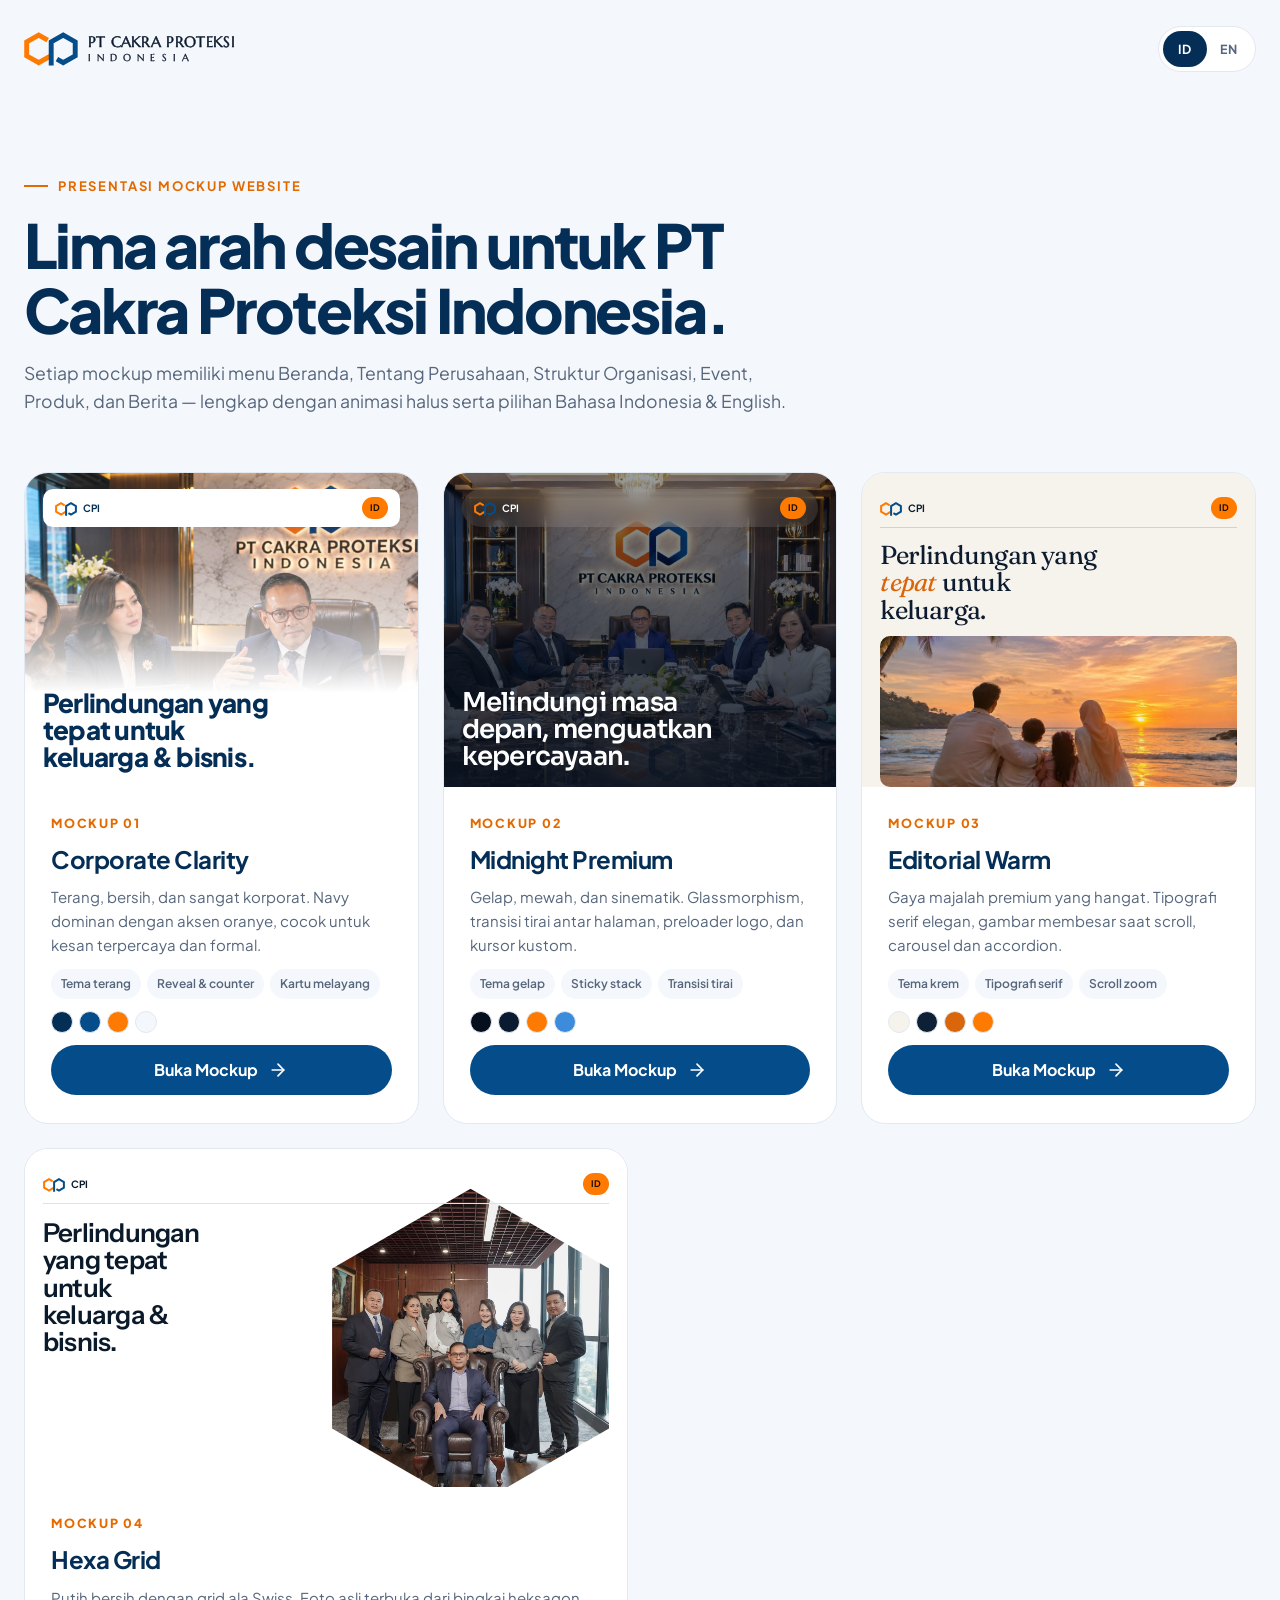
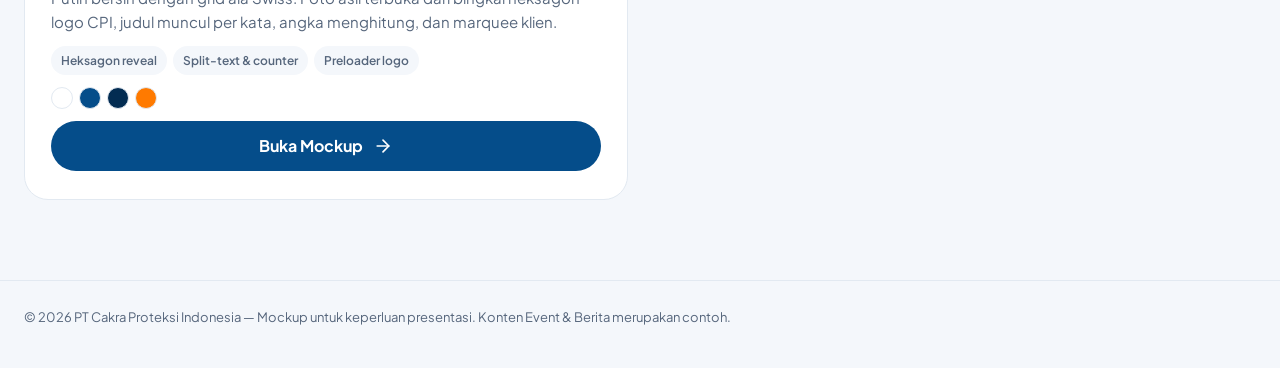
==== index.html @ c2b34e9e "design init" ====
<!doctype html>
<html lang="id">
<head>
  <meta charset="utf-8">
  <meta name="viewport" content="width=device-width, initial-scale=1">
  <title>Mockup Website — PT Cakra Proteksi Indonesia</title>
  <meta name="description" content="Pilihan 5 mockup website company profile PT Cakra Proteksi Indonesia.">
  <meta name="robots" content="noindex">
  <meta name="theme-color" content="#052E57">
  <link rel="icon" type="image/svg+xml" href="assets/logo/cpi-mark.svg">
  <link rel="preconnect" href="https://fonts.googleapis.com">
  <link rel="preconnect" href="https://fonts.gstatic.com" crossorigin>
  <link href="https://fonts.googleapis.com/css2?family=Fraunces:ital,opsz,wght@1,9..144,400&family=Marcellus&family=Plus+Jakarta+Sans:wght@400;500;600;700;800&family=Sora:wght@600&family=Instrument+Sans:wght@600&family=Cormorant+Garamond:ital,wght@0,500;1,500&display=swap" rel="stylesheet">
  <link rel="stylesheet" href="assets/css/base.css">
  <style>
    :root { --bg: #F4F7FB; --ink: #0D1B2E; --muted: #56667C; --line: #E2E9F1; }
    body { font-family: "Plus Jakarta Sans", system-ui, sans-serif; background: var(--bg); color: var(--ink); line-height: 1.6; }
    .wrap { width: min(1240px, 100% - 48px); margin-inline: auto; }
    header { display: flex; align-items: center; justify-content: space-between; gap: 16px; padding: 26px 0; }
    .logo { font-size: 15px; color: var(--ink); }
    .lang { display: inline-flex; padding: 4px; border-radius: 999px; background: #fff; border: 1px solid var(--line); }
    .lang button { min-width: 44px; min-height: 36px; border-radius: 999px; font-size: 12.5px; font-weight: 700; letter-spacing: .06em; color: var(--muted); transition: background-color .3s, color .3s; }
    .lang button.is-active { background: var(--navy); color: #fff; }
    .intro { padding: clamp(30px, 6vw, 70px) 0 clamp(30px, 5vw, 56px); max-width: 780px; }
    .eyebrow { display: inline-flex; gap: 10px; align-items: center; font-size: 13px; font-weight: 700; letter-spacing: .14em; text-transform: uppercase; color: #E36A00; margin-bottom: 16px; }
    .eyebrow::before { content: ""; width: 24px; height: 2px; background: currentColor; }
    h1 { font-size: clamp(2.2rem, 5vw, 3.8rem); line-height: 1.06; letter-spacing: -.035em; font-weight: 800; color: var(--navy); margin-bottom: 18px; text-wrap: balance; }
    .intro p { font-size: 1.1rem; color: var(--muted); }
    .grid { display: grid; grid-template-columns: repeat(3, 1fr); gap: 24px; padding-bottom: 80px; }
    .card { display: flex; flex-direction: column; background: #fff; border-radius: 24px; border: 1px solid var(--line); overflow: hidden; transition: transform .5s var(--ease), box-shadow .5s var(--ease); }
    .card:hover { transform: translateY(-10px); box-shadow: 0 40px 80px -30px rgba(5, 46, 87, .35); }
    .shot { position: relative; aspect-ratio: 4 / 3.2; overflow: hidden; }
    .shot img { position: absolute; inset: 0; width: 100%; height: 100%; object-fit: cover; transition: transform 1.2s var(--ease); }
    .card:hover .shot img { transform: scale(1.06); }
    .shot__ui { position: absolute; inset: 0; display: flex; flex-direction: column; justify-content: space-between; padding: 16px 18px; }
    .shot__bar { display: flex; align-items: center; justify-content: space-between; padding: 8px 12px; border-radius: 10px; font-size: 10px; font-weight: 700; }
    .shot__bar i { display: inline-block; width: 22px; height: 14px; margin-right: 6px; vertical-align: middle; }
    .shot__title { font-size: 26px; line-height: 1.05; letter-spacing: -.03em; max-width: 13ch; }
    .s1 .shot img { opacity: .9; } .s1 .shot::after { content: ""; position: absolute; inset: 0; background: linear-gradient(0deg, #fff 30%, rgba(255,255,255,0) 72%); }
    .s1 .shot__ui { z-index: 1; } .s1 .shot__bar { background: #fff; box-shadow: 0 4px 14px rgba(0,0,0,.08); color: var(--navy); }
    .s1 .shot__title { font-weight: 800; color: var(--navy); }
    .s2 .shot::after { content: ""; position: absolute; inset: 0; background: linear-gradient(180deg, rgba(5,15,30,.4), rgba(5,15,30,.92)); }
    .s2 .shot__ui { z-index: 1; } .s2 .shot__bar { background: rgba(255,255,255,.1); color: #fff; border-radius: 999px; backdrop-filter: blur(8px); }
    .s2 .shot__title { font-family: "Sora", sans-serif; font-weight: 600; color: #fff; }
    .s3 .shot { background: #F6F2EC; }
    .s3 .shot img { top: 52%; height: 48%; left: 18px; right: 18px; width: calc(100% - 36px); border-radius: 10px; }
    .s3 .shot__bar { color: var(--ink); border-bottom: 1px solid rgba(14,32,54,.15); border-radius: 0; padding-inline: 0; }
    .s3 .shot__title { font-family: "Fraunces", serif; font-weight: 400; color: var(--ink); margin-bottom: auto; margin-top: 14px; }
    .s3 .shot__title em { color: #D9660A; }
    .s4 .shot { background: #fff; }
    .s4 .shot img { left: auto; right: 18px; top: 40px; width: 46%; height: auto; aspect-ratio: .866; clip-path: polygon(50% 0, 100% 25%, 100% 75%, 50% 100%, 0 75%, 0 25%); }
    .s4 .shot__bar { color: #0A1A2B; border-bottom: 1px solid #DCE3EA; border-radius: 0; padding-inline: 0; }
    .s4 .shot__title { font-family: "Instrument Sans", sans-serif; font-weight: 600; color: #0A1A2B; max-width: 9ch; margin-bottom: auto; margin-top: 16px; }
    .s5 .shot { background: #F5F1EA; }
    .s5 .shot img { left: 46%; width: 54%; }
    .s5 .shot__ui { right: 54%; }
    .s5 .shot__bar { color: #15202D; padding-inline: 0; }
    .s5 .shot__title { font-family: "Cormorant Garamond", serif; font-weight: 500; font-size: 28px; color: #15202D; margin-bottom: auto; margin-top: 18px; }
    .s5 .shot__title em { color: #7A5B26; }
    .tag { font-size: 9px; padding: 4px 8px; border-radius: 999px; background: var(--orange); color: #1a0c00; }
    .body { display: flex; flex-direction: column; gap: 12px; padding: 26px 26px 28px; flex: 1; }
    .num { font-size: 12.5px; font-weight: 800; letter-spacing: .14em; color: #E36A00; }
    .body h2 { font-size: 1.5rem; letter-spacing: -.02em; color: var(--navy); line-height: 1.2; }
    .body p { color: var(--muted); font-size: 15px; }
    .chips { display: flex; flex-wrap: wrap; gap: 6px; }
    .chips span { font-size: 12px; font-weight: 600; padding: 5px 10px; border-radius: 999px; background: var(--bg); color: var(--muted); }
    .swatches { display: flex; gap: 6px; }
    .swatches i { width: 22px; height: 22px; border-radius: 50%; border: 1px solid var(--line); }
    .go { margin-top: auto; display: inline-flex; align-items: center; justify-content: center; gap: 10px; min-height: 50px; border-radius: 999px; background: var(--blue); color: #fff; font-weight: 700; transition: background-color .3s, color .3s; }
    .card:hover .go { background: var(--orange); color: #1a0c00; }
    .go .ic { transition: transform .4s var(--ease); }
    .card:hover .go .ic { transform: translateX(4px); }
    footer { padding: 26px 0 40px; border-top: 1px solid var(--line); font-size: 13px; color: var(--muted); }
    @media (min-width: 1001px) { .grid { grid-template-columns: repeat(6, 1fr); } .grid > .card { grid-column: span 2; } .grid > .card:nth-child(n+4) { grid-column: span 3; } .grid > .card:nth-child(n+4) .shot { aspect-ratio: 16 / 9; } }
    @media (max-width: 1000px) { .grid { grid-template-columns: 1fr 1fr; } }
    @media (max-width: 680px) { .grid { grid-template-columns: 1fr; } .wrap { width: calc(100% - 32px); } }
  </style>
</head>
<body>
  <div class="wrap">
    <header>
      <span class="logo" id="logo"></span>
      <div class="lang" role="group" aria-label="Language">
        <button type="button" data-l="id">ID</button><button type="button" data-l="en">EN</button>
      </div>
    </header>

    <section class="intro">
      <span class="eyebrow" data-t="eyebrow"></span>
      <h1 data-t="title"></h1>
      <p data-t="lead"></p>
    </section>

    <section class="grid" id="grid"></section>
  </div>
  <footer><div class="wrap" data-t="foot"></div></footer>

  <script>
  (function () {
    const T = {
      eyebrow: { id: "Presentasi Mockup Website", en: "Website Mockup Presentation" },
      title: { id: "Lima arah desain untuk PT Cakra Proteksi Indonesia.", en: "Five design directions for PT Cakra Proteksi Indonesia." },
      lead: { id: "Setiap mockup memiliki menu Beranda, Tentang Perusahaan, Struktur Organisasi, Event, Produk, dan Berita — lengkap dengan animasi halus serta pilihan Bahasa Indonesia & English.", en: "Each mockup includes Home, About Us, Organization, Events, Products, and News — with smooth animations and an Indonesian & English language switch." },
      open: { id: "Buka Mockup", en: "Open Mockup" },
      foot: { id: "© 2026 PT Cakra Proteksi Indonesia — Mockup untuk keperluan presentasi. Konten Event & Berita merupakan contoh.", en: "© 2026 PT Cakra Proteksi Indonesia — Mockup for presentation purposes. Event & News content is sample content." }
    };
    const M = [
      { href: "mockup-1/", cls: "s1", img: "board-discussion.jpg", num: "01",
        name: { id: "Corporate Clarity", en: "Corporate Clarity" },
        title: { id: "Perlindungan yang tepat untuk keluarga & bisnis.", en: "The right protection for families & businesses." },
        desc: { id: "Terang, bersih, dan sangat korporat. Navy dominan dengan aksen oranye, cocok untuk kesan terpercaya dan formal.", en: "Bright, clean, and corporate. Navy-led with orange accents for a trustworthy, formal impression." },
        chips: [{ id: "Tema terang", en: "Light theme" }, { id: "Reveal & counter", en: "Reveal & counters" }, { id: "Kartu melayang", en: "Floating cards" }],
        sw: ["#052E57", "#054D8A", "#FF7A00", "#F4F7FB"] },
      { href: "mockup-2/", cls: "s2", img: "team-boardroom.jpg", num: "02",
        name: { id: "Midnight Premium", en: "Midnight Premium" },
        title: { id: "Melindungi masa depan, menguatkan kepercayaan.", en: "Protecting the future, strengthening trust." },
        desc: { id: "Gelap, mewah, dan sinematik. Glassmorphism, transisi tirai antar halaman, preloader logo, dan kursor kustom.", en: "Dark, luxurious, and cinematic. Glassmorphism, curtain page transitions, logo preloader, and a custom cursor." },
        chips: [{ id: "Tema gelap", en: "Dark theme" }, { id: "Sticky stack", en: "Sticky stack" }, { id: "Transisi tirai", en: "Curtain transition" }],
        sw: ["#050F1E", "#0A1A30", "#FF7A00", "#3D8BDB"] },
      { href: "mockup-3/", cls: "s3", img: "family-sunset.jpg", num: "03",
        name: { id: "Editorial Warm", en: "Editorial Warm" },
        title: { id: "Perlindungan yang <em>tepat</em> untuk keluarga.", en: "The <em>right</em> protection for families." },
        desc: { id: "Gaya majalah premium yang hangat. Tipografi serif elegan, gambar membesar saat scroll, carousel dan accordion.", en: "A warm premium-magazine style. Elegant serif typography, scroll-zoom imagery, carousel and accordion." },
        chips: [{ id: "Tema krem", en: "Cream theme" }, { id: "Tipografi serif", en: "Serif typography" }, { id: "Scroll zoom", en: "Scroll zoom" }],
        sw: ["#F6F2EC", "#0E2036", "#D9660A", "#FF7A00"] },
      { href: "mockup-4/", cls: "s4", img: "real/team-office.jpg", num: "04",
        name: { id: "Hexa Grid", en: "Hexa Grid" },
        title: { id: "Perlindungan yang tepat untuk keluarga & bisnis.", en: "The right protection for families & businesses." },
        desc: { id: "Putih bersih dengan grid ala Swiss. Foto asli terbuka dari bingkai heksagon logo CPI, judul muncul per kata, angka menghitung, dan marquee klien.", en: "Clean white Swiss grid. Real photos open from CPI-logo hexagons, headlines rise word by word, counters, and a client marquee." },
        chips: [{ id: "Heksagon reveal", en: "Hexagon reveal" }, { id: "Split-text & counter", en: "Split-text & counters" }, { id: "Preloader logo", en: "Logo preloader" }],
        sw: ["#FFFFFF", "#054D8A", "#032C52", "#FF7A00"] },
      // { href: "mockup-5/", cls: "s5", img: "real/edward-office.jpg", num: "05",
      //   name: { id: "Private Office", en: "Private Office" },
      //   title: { id: "Melindungi masa depan, <em>menguatkan</em> kepercayaan.", en: "Protecting the future, <em>strengthening</em> trust." },
      //   desc: { id: "Menu samping dengan gading, walnut, dan kuningan dari ruang direksi CPI. Preloader tirai, kursor kustom, tab produk crossfade, dan judul serif yang muncul per kata.", en: "Side menu in ivory, walnut, and brass from the CPI boardroom. Curtain preloader, custom cursor, crossfading product tabs, and serif headlines rising word by word." },
      //   chips: [{ id: "Menu samping", en: "Side menu" }, { id: "Kursor kustom", en: "Custom cursor" }, { id: "Tab crossfade", en: "Crossfade tabs" }],
      //   sw: ["#F5F1EA", "#2A1C13", "#B08A48", "#15202D"] }
    ];
    const ICON = '<svg class="ic" viewBox="0 0 24 24" fill="none" stroke="currentColor" stroke-width="2" stroke-linecap="round" stroke-linejoin="round" aria-hidden="true"><path d="M5 12h14"/><path d="m12 5 7 7-7 7"/></svg>';
    const MARK = '<svg class="mark" viewBox="455 112 770 482" fill="none" stroke-width="70"><path stroke="#FF7A00" d="M793.6 229.3 L665 155 L493.5 254 L493.5 452 L665 551 L836.5 452"/><path stroke="#054D8A" d="M843.5 591 L843.5 254 L1015 155 L1186.5 254 L1186.5 452 L1015 551 L925 499"/></svg>';
    let lang = "id";
    try { lang = localStorage.getItem("cpi-lang") || "id"; } catch (e) {}
    const tr = (o) => o[lang] || o.id;
    document.getElementById("logo").innerHTML = '<span class="logo">' + MARK + '<span class="logo-text"><b>PT CAKRA PROTEKSI</b><small>INDONESIA</small></span></span>';
    function render() {
      document.documentElement.lang = lang;
      document.querySelectorAll("[data-t]").forEach((el) => (el.textContent = tr(T[el.dataset.t])));
      document.querySelectorAll("[data-l]").forEach((b) => b.classList.toggle("is-active", b.dataset.l === lang));
      document.getElementById("grid").innerHTML = M.map((m) => `
        <a class="card ${m.cls}" href="${m.href}">
          <div class="shot">
            <img src="assets/img/${m.img}" alt="">
            <div class="shot__ui">
              <div class="shot__bar"><span><i>${MARK}</i>CPI</span><span class="tag">${lang.toUpperCase()}</span></div>
              <div class="shot__title">${tr(m.title)}</div>
            </div>
          </div>
          <div class="body">
            <span class="num">MOCKUP ${m.num}</span>
            <h2>${tr(m.name)}</h2>
            <p>${tr(m.desc)}</p>
            <div class="chips">${m.chips.map((c) => `<span>${tr(c)}</span>`).join("")}</div>
            <div class="swatches" aria-hidden="true">${m.sw.map((c) => `<i style="background:${c}"></i>`).join("")}</div>
            <span class="go">${tr(T.open)} ${ICON}</span>
          </div>
        </a>`).join("");
    }
    document.addEventListener("click", (e) => {
      const b = e.target.closest("[data-l]");
      if (!b) return;
      lang = b.dataset.l;
      try { localStorage.setItem("cpi-lang", lang); } catch (err) {}
      render();
    });
    render();
  })();
  </script>
</body>
</html>
---- assets/css/base.css ----
/* =========================================================
   CPI — Base (reset + shared motion primitives)
   Setiap mockup menimpa token warna & tipografi sendiri.
   ========================================================= */
*, *::before, *::after { box-sizing: border-box; }
html { -webkit-text-size-adjust: 100%; text-size-adjust: 100%; scroll-behavior: auto; }
body { margin: 0; min-height: 100vh; overflow-x: hidden; -webkit-font-smoothing: antialiased; text-rendering: optimizeLegibility; }
img, svg, video { display: block; max-width: 100%; }
img { height: auto; }
a { color: inherit; text-decoration: none; }
button, input, select, textarea { font: inherit; color: inherit; }
button { cursor: pointer; background: none; border: 0; padding: 0; }
h1, h2, h3, h4, p, ul, ol, figure, blockquote { margin: 0; }
ul, ol { padding: 0; list-style: none; }
[hidden] { display: none !important; }

:root {
  --orange: #FF7A00;
  --orange-600: #E36A00;
  --blue: #054D8A;
  --navy: #052E57;
  --ease: cubic-bezier(.22, 1, .36, 1);
  --ease-in-out: cubic-bezier(.65, 0, .35, 1);
}

.skip { position: absolute; left: 12px; top: -60px; z-index: 999; padding: 10px 16px; border-radius: 8px; background: #000; color: #fff; transition: top .2s; }
.skip:focus { top: 12px; }
:focus-visible { outline: 2px solid var(--orange); outline-offset: 3px; border-radius: 6px; }
.sr-only { position: absolute; width: 1px; height: 1px; overflow: hidden; clip: rect(0 0 0 0); white-space: nowrap; }

.ic { width: 1.25em; height: 1.25em; flex: none; }

/* ---------- Logo lockup ---------- */
.logo { display: inline-flex; align-items: center; gap: .65em; line-height: 1; white-space: nowrap; }
.logo .mark { height: 2.25em; width: auto; flex: none; overflow: visible; }
.logo-text { display: flex; flex-direction: column; gap: .32em; }
.logo-text b { font-family: "Marcellus", serif; font-weight: 400; font-size: 1.02em; letter-spacing: .02em; -webkit-text-stroke: .45px currentColor; }
.logo-text small { font-family: "Marcellus", serif; font-size: .64em; letter-spacing: .64em; -webkit-text-stroke: .25px currentColor; }

.mark.draw path { stroke-dasharray: 1; stroke-dashoffset: 1; animation: cpi-draw 1.5s var(--ease-in-out) forwards; }
.mark.draw .mk-b { animation-delay: .35s; }
@keyframes cpi-draw { to { stroke-dashoffset: 0; } }

/* ---------- Reveal primitives ---------- */
[data-reveal] { opacity: 0; transform: translate3d(0, 28px, 0); transition: opacity .9s var(--ease) var(--d, 0ms), transform 1s var(--ease) var(--d, 0ms); will-change: opacity, transform; }
[data-reveal].is-in { opacity: 1; transform: none; }
[data-reveal="fade"] { transform: none; }
[data-reveal="left"] { transform: translate3d(-40px, 0, 0); }
[data-reveal="right"] { transform: translate3d(40px, 0, 0); }
[data-reveal="scale"] { transform: scale(.94); }
/* clip: the observed box stays unclipped (IntersectionObserver ignores clipped targets); the image inside is wiped in */
[data-reveal="clip"] { transform: none; transition: opacity .5s var(--ease) var(--d, 0ms); }
[data-reveal="clip"] > img { clip-path: inset(100% 0 0 0); transform: scale(1.18); transition: clip-path 1.25s var(--ease-in-out) var(--d, 0ms), transform 1.8s var(--ease) var(--d, 0ms); }
[data-reveal="clip"].is-in > img { clip-path: inset(0 0 0 0); transform: scale(1); }
[data-reveal="split"] { opacity: 1; transform: none; }
.sw { display: inline-block; overflow: hidden; vertical-align: top; padding-bottom: .1em; margin-bottom: -.1em; }
.sw > span { display: inline-block; transform: translate3d(0, 108%, 0); transition: transform 1.05s var(--ease) calc(var(--d, 0ms) + var(--i, 0) * 55ms); }
.is-in .sw > span, .is-in.sw > span { transform: none; }

/* Marquee */
.marquee { display: flex; overflow: hidden; -webkit-mask-image: linear-gradient(90deg, transparent, #000 8%, #000 92%, transparent); mask-image: linear-gradient(90deg, transparent, #000 8%, #000 92%, transparent); }
.marquee__track { display: flex; flex: none; gap: var(--mq-gap, 56px); padding-right: var(--mq-gap, 56px); animation: cpi-marquee var(--mq-dur, 38s) linear infinite; }
.marquee--rev .marquee__track { animation-direction: reverse; }
.marquee:hover .marquee__track { animation-play-state: paused; }
@keyframes cpi-marquee { to { transform: translate3d(-100%, 0, 0); } }

/* Toast */
.toast { position: fixed; left: 50%; bottom: 24px; z-index: 300; display: flex; align-items: center; gap: 10px; max-width: calc(100% - 32px); padding: 14px 20px; border-radius: 14px; background: #0B1F36; color: #fff; font-size: 15px; box-shadow: 0 20px 50px -10px rgba(0,0,0,.4); transform: translate(-50%, 140%); transition: transform .5s var(--ease); }
.toast .ic { color: var(--orange); }
.toast.is-show { transform: translate(-50%, 0); }

/* Hex shape utility */
.hex { clip-path: polygon(50% 0, 100% 25%, 100% 75%, 50% 100%, 0 75%, 0 25%); }

/* Reduced motion */
.reduce-motion *, .reduce-motion *::before, .reduce-motion *::after { animation-duration: .001ms !important; animation-iteration-count: 1 !important; transition-duration: .001ms !important; }
.reduce-motion [data-reveal], .reduce-motion [data-reveal] > img, .reduce-motion .sw > span { opacity: 1 !important; transform: none !important; clip-path: none !important; }
.reduce-motion .marquee__track { animation: none !important; }
@media (prefers-reduced-motion: reduce) { html { scroll-behavior: auto; } }
/* Foto direksi di dalam bingkai avatar (heksagon / lingkaran) */
.av-img { width: 100%; height: 100%; object-fit: cover; object-position: 50% 30%; display: block; }
/* Foto tim lanskap: fokus ke barisan kepala + Direktur Utama yang duduk */
img[src*="team-office"] { object-position: 50% 42% !important; }
:has(> .av-img) { overflow: hidden; padding: 0 !important; }
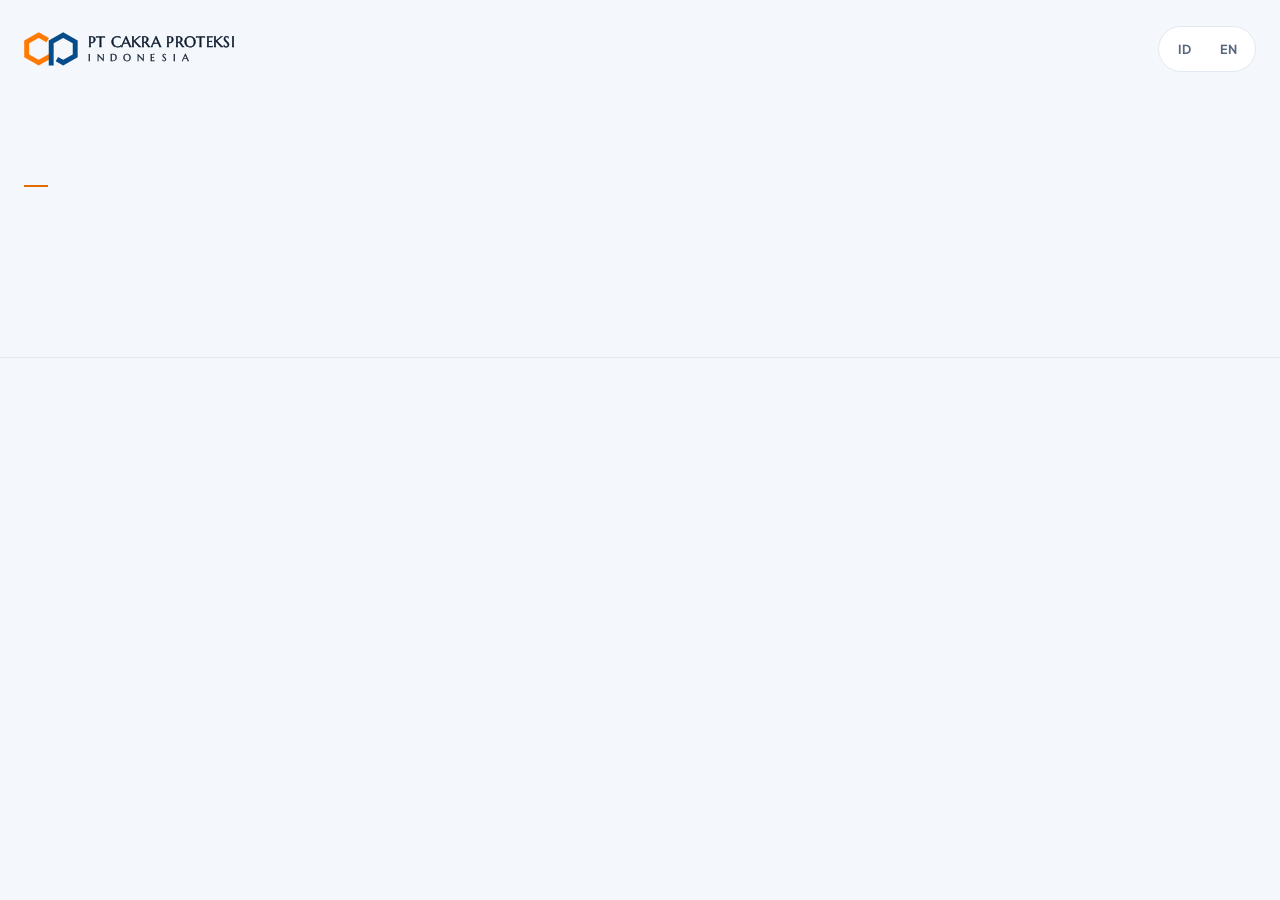
==== commit 77e94f03: "update index" ====
--- a/index.html
+++ b/index.html
@@ -98,33 +98,33 @@
   <script>
   (function () {
     const T = {
-      eyebrow: { id: "Presentasi Mockup Website", en: "Website Mockup Presentation" },
-      title: { id: "Lima arah desain untuk PT Cakra Proteksi Indonesia.", en: "Five design directions for PT Cakra Proteksi Indonesia." },
-      lead: { id: "Setiap mockup memiliki menu Beranda, Tentang Perusahaan, Struktur Organisasi, Event, Produk, dan Berita — lengkap dengan animasi halus serta pilihan Bahasa Indonesia & English.", en: "Each mockup includes Home, About Us, Organization, Events, Products, and News — with smooth animations and an Indonesian & English language switch." },
+      // eyebrow: { id: "Presentasi Mockup Website", en: "Website Mockup Presentation" },
+      title: { id: "Empat desain untuk PT Cakra Proteksi Indonesia.", en: "Four design for PT Cakra Proteksi Indonesia." },
+     // lead: { id: "Setiap mockup memiliki menu Beranda, Tentang Perusahaan, Struktur Organisasi, Event, Produk, dan Berita — lengkap dengan animasi halus serta pilihan Bahasa Indonesia & English.", en: "Each mockup includes Home, About Us, Organization, Events, Products, and News — with smooth animations and an Indonesian & English language switch." },
       open: { id: "Buka Mockup", en: "Open Mockup" },
-      foot: { id: "© 2026 PT Cakra Proteksi Indonesia — Mockup untuk keperluan presentasi. Konten Event & Berita merupakan contoh.", en: "© 2026 PT Cakra Proteksi Indonesia — Mockup for presentation purposes. Event & News content is sample content." }
+      foot: { id: "© 2026 PT Cakra Proteksi Indonesia", en: "© 2026 PT Cakra Proteksi Indonesia" }
     };
     const M = [
       { href: "mockup-1/", cls: "s1", img: "board-discussion.jpg", num: "01",
-        name: { id: "Corporate Clarity", en: "Corporate Clarity" },
+        name: { id: "Desain 1 Corporate Clarity", en: "Desain 1 Corporate Clarity" },
         title: { id: "Perlindungan yang tepat untuk keluarga & bisnis.", en: "The right protection for families & businesses." },
         desc: { id: "Terang, bersih, dan sangat korporat. Navy dominan dengan aksen oranye, cocok untuk kesan terpercaya dan formal.", en: "Bright, clean, and corporate. Navy-led with orange accents for a trustworthy, formal impression." },
         chips: [{ id: "Tema terang", en: "Light theme" }, { id: "Reveal & counter", en: "Reveal & counters" }, { id: "Kartu melayang", en: "Floating cards" }],
         sw: ["#052E57", "#054D8A", "#FF7A00", "#F4F7FB"] },
       { href: "mockup-2/", cls: "s2", img: "team-boardroom.jpg", num: "02",
-        name: { id: "Midnight Premium", en: "Midnight Premium" },
+        name: { id: "Desain 2 Midnight Premium", en: "Desain 2 Midnight Premium" },
         title: { id: "Melindungi masa depan, menguatkan kepercayaan.", en: "Protecting the future, strengthening trust." },
         desc: { id: "Gelap, mewah, dan sinematik. Glassmorphism, transisi tirai antar halaman, preloader logo, dan kursor kustom.", en: "Dark, luxurious, and cinematic. Glassmorphism, curtain page transitions, logo preloader, and a custom cursor." },
         chips: [{ id: "Tema gelap", en: "Dark theme" }, { id: "Sticky stack", en: "Sticky stack" }, { id: "Transisi tirai", en: "Curtain transition" }],
         sw: ["#050F1E", "#0A1A30", "#FF7A00", "#3D8BDB"] },
       { href: "mockup-3/", cls: "s3", img: "family-sunset.jpg", num: "03",
-        name: { id: "Editorial Warm", en: "Editorial Warm" },
+        name: { id: "Desain 3 Editorial Warm", en: "Desain 3 Editorial Warm" },
         title: { id: "Perlindungan yang <em>tepat</em> untuk keluarga.", en: "The <em>right</em> protection for families." },
         desc: { id: "Gaya majalah premium yang hangat. Tipografi serif elegan, gambar membesar saat scroll, carousel dan accordion.", en: "A warm premium-magazine style. Elegant serif typography, scroll-zoom imagery, carousel and accordion." },
         chips: [{ id: "Tema krem", en: "Cream theme" }, { id: "Tipografi serif", en: "Serif typography" }, { id: "Scroll zoom", en: "Scroll zoom" }],
         sw: ["#F6F2EC", "#0E2036", "#D9660A", "#FF7A00"] },
       { href: "mockup-4/", cls: "s4", img: "real/team-office.jpg", num: "04",
-        name: { id: "Hexa Grid", en: "Hexa Grid" },
+        name: { id: "Desain 4 Hexa Grid", en: "Desain 4 Hexa Grid" },
         title: { id: "Perlindungan yang tepat untuk keluarga & bisnis.", en: "The right protection for families & businesses." },
         desc: { id: "Putih bersih dengan grid ala Swiss. Foto asli terbuka dari bingkai heksagon logo CPI, judul muncul per kata, angka menghitung, dan marquee klien.", en: "Clean white Swiss grid. Real photos open from CPI-logo hexagons, headlines rise word by word, counters, and a client marquee." },
         chips: [{ id: "Heksagon reveal", en: "Hexagon reveal" }, { id: "Split-text & counter", en: "Split-text & counters" }, { id: "Preloader logo", en: "Logo preloader" }],
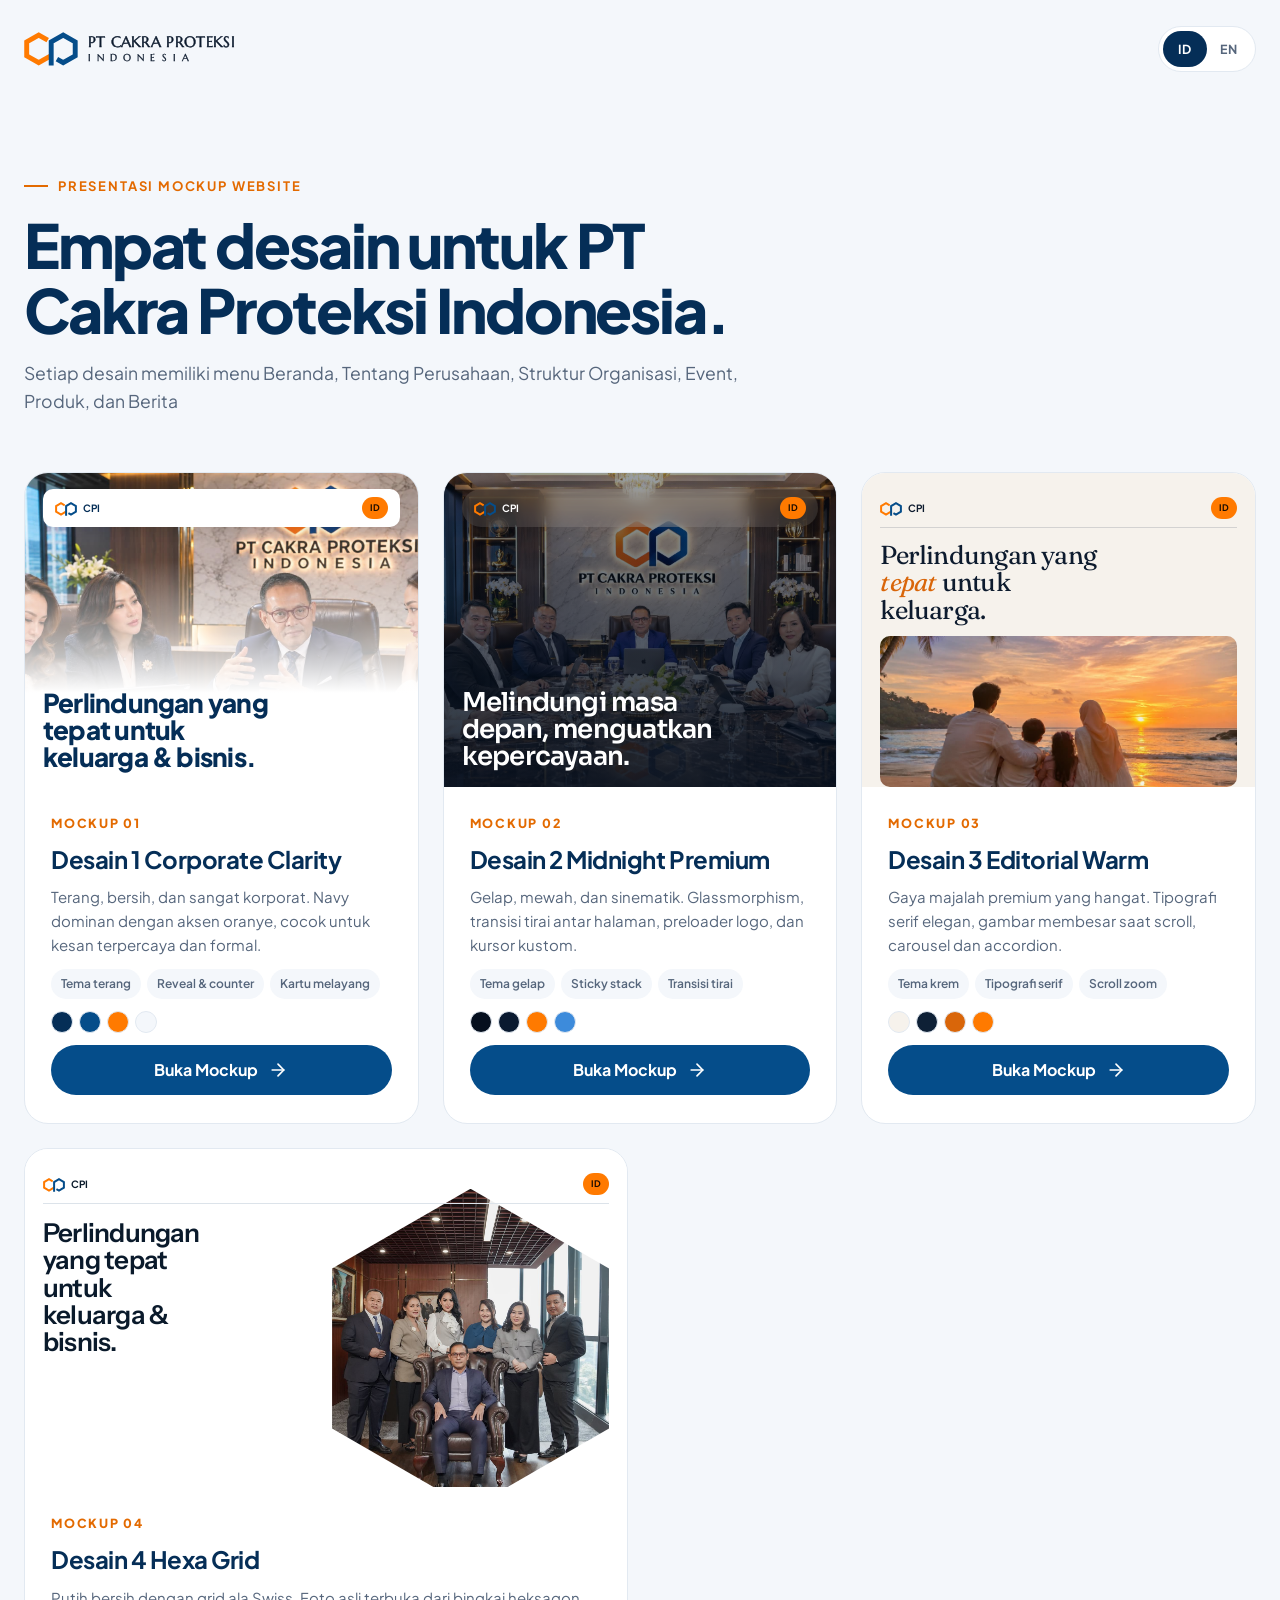
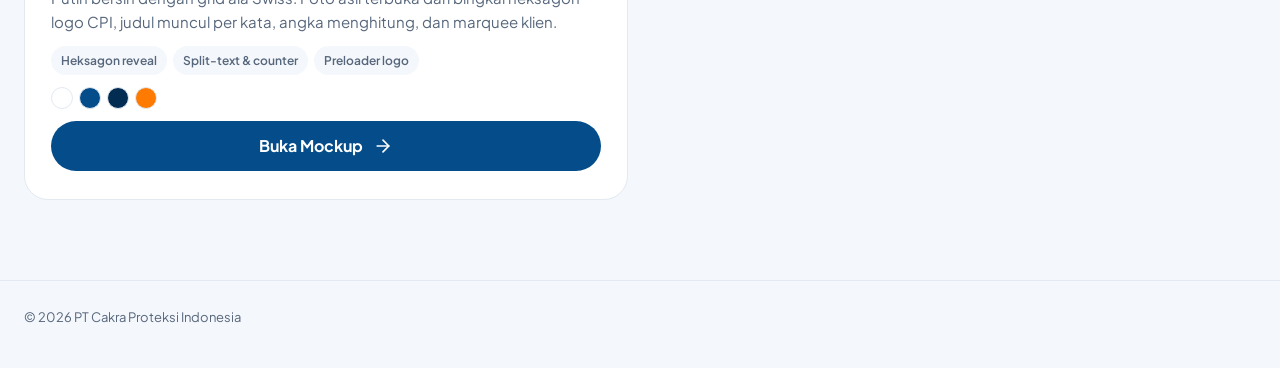
==== commit e20cd6e4: "update titale index" ====
--- a/index.html
+++ b/index.html
@@ -98,9 +98,9 @@
   <script>
   (function () {
     const T = {
-      // eyebrow: { id: "Presentasi Mockup Website", en: "Website Mockup Presentation" },
+      eyebrow: { id: "Presentasi Mockup Website", en: "Website Mockup Presentation" },
       title: { id: "Empat desain untuk PT Cakra Proteksi Indonesia.", en: "Four design for PT Cakra Proteksi Indonesia." },
-     // lead: { id: "Setiap mockup memiliki menu Beranda, Tentang Perusahaan, Struktur Organisasi, Event, Produk, dan Berita — lengkap dengan animasi halus serta pilihan Bahasa Indonesia & English.", en: "Each mockup includes Home, About Us, Organization, Events, Products, and News — with smooth animations and an Indonesian & English language switch." },
+      lead: { id: "Setiap desain memiliki menu Beranda, Tentang Perusahaan, Struktur Organisasi, Event, Produk, dan Berita", en: "Each design includes Home, About Us, Organization, Events, Products, and News" },
       open: { id: "Buka Mockup", en: "Open Mockup" },
       foot: { id: "© 2026 PT Cakra Proteksi Indonesia", en: "© 2026 PT Cakra Proteksi Indonesia" }
     };
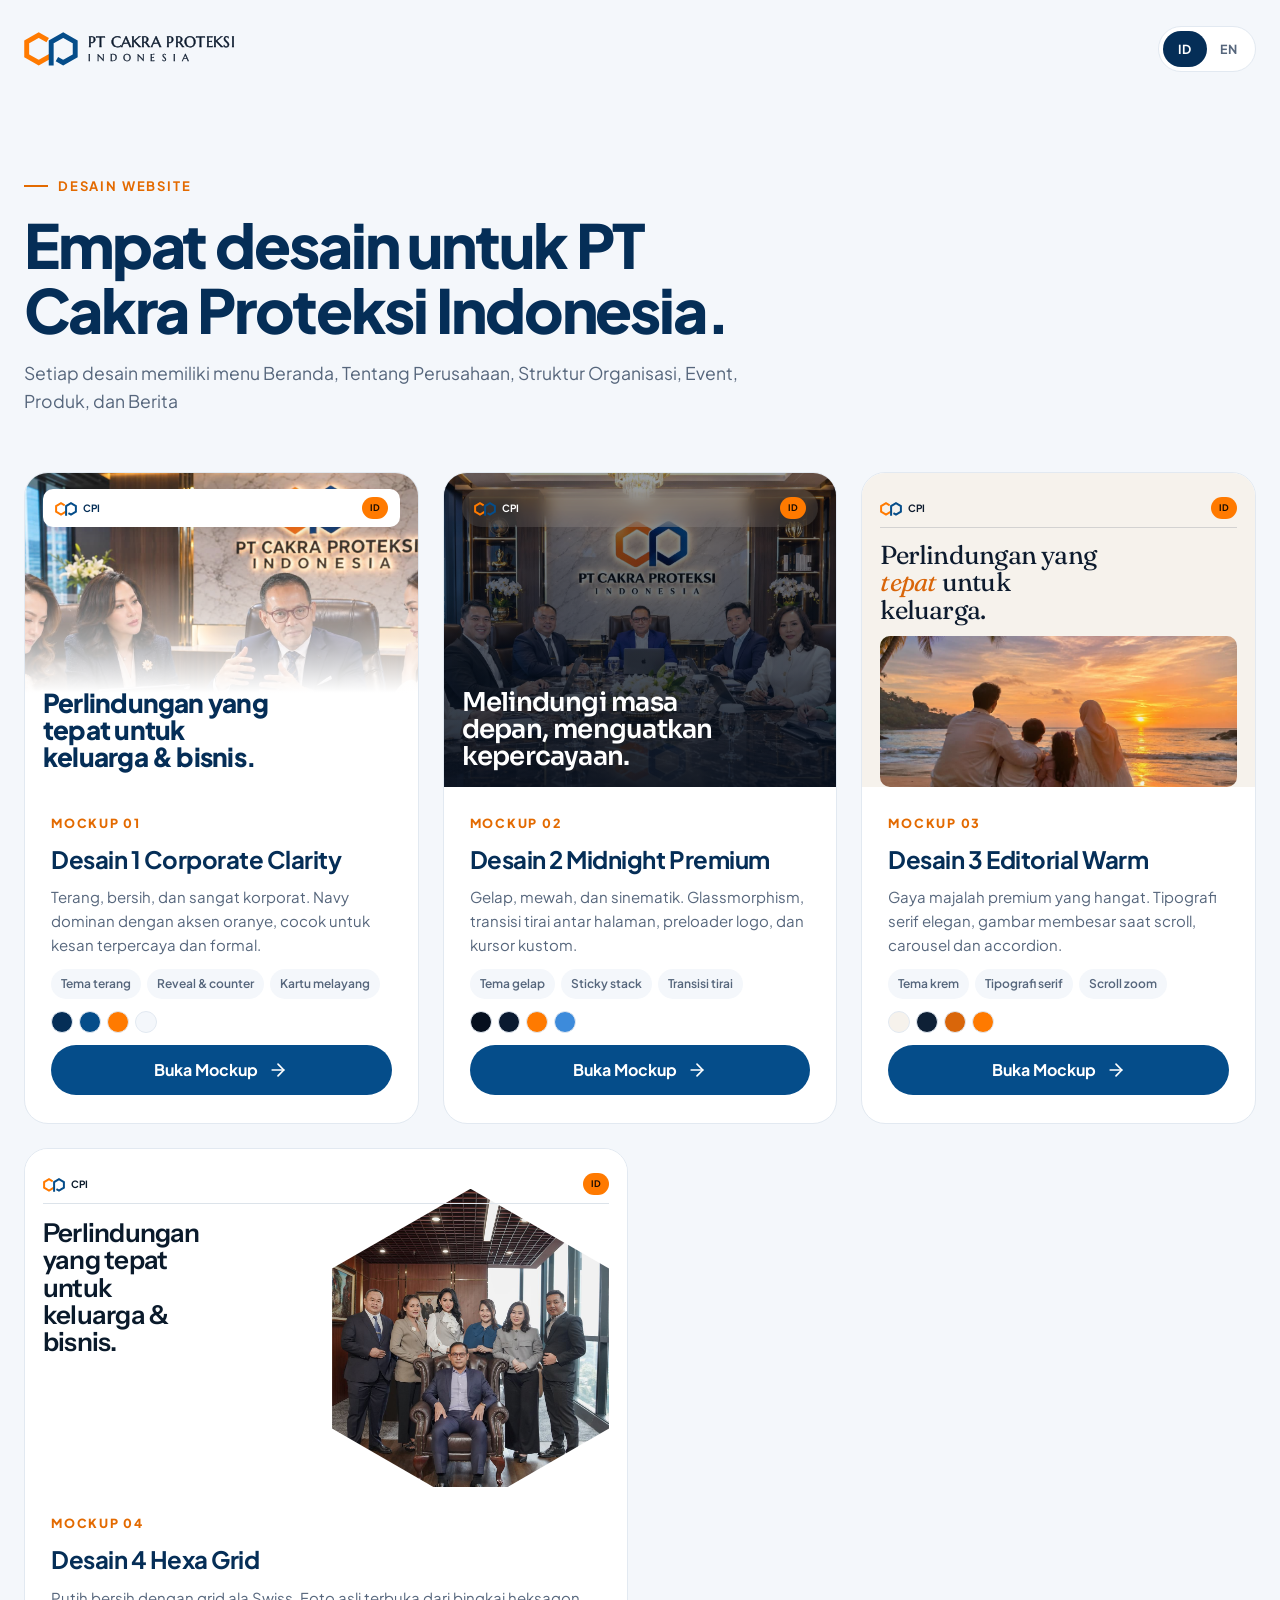
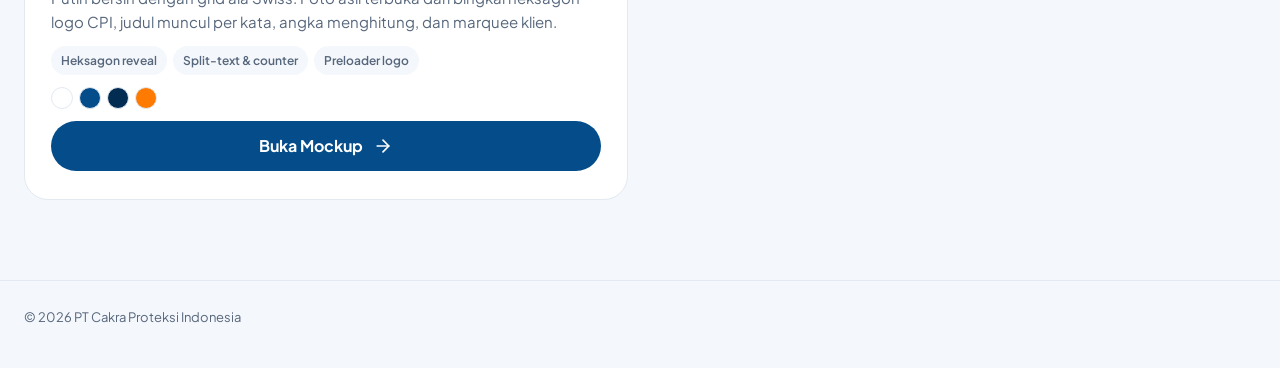
==== commit d76b52ab: "update eyebrow" ====
--- a/index.html
+++ b/index.html
@@ -98,7 +98,7 @@
   <script>
   (function () {
     const T = {
-      eyebrow: { id: "Presentasi Mockup Website", en: "Website Mockup Presentation" },
+      eyebrow: { id: "Desain Website", en: "Website Design" },
       title: { id: "Empat desain untuk PT Cakra Proteksi Indonesia.", en: "Four design for PT Cakra Proteksi Indonesia." },
       lead: { id: "Setiap desain memiliki menu Beranda, Tentang Perusahaan, Struktur Organisasi, Event, Produk, dan Berita", en: "Each design includes Home, About Us, Organization, Events, Products, and News" },
       open: { id: "Buka Mockup", en: "Open Mockup" },
